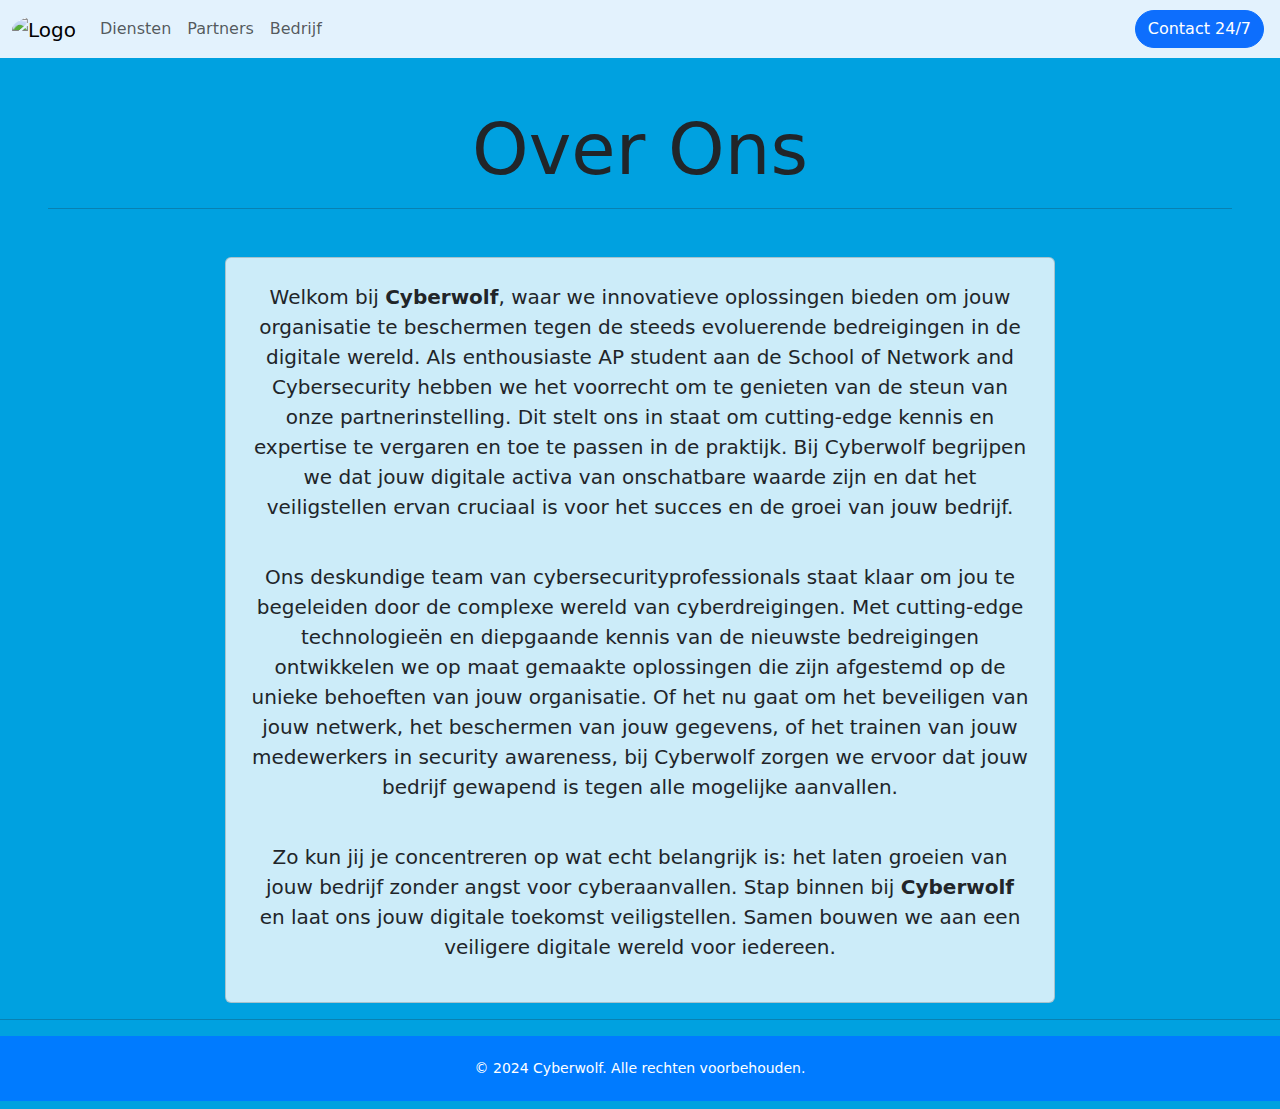
==== bedrijf.html @ 1bcc2e3f "Add files via upload" ====
<!DOCTYPE html>
<html lang="nl-BE">
<head>
    <meta charset="UTF-8">
    <meta name="viewport" content="width=device-width, initial-scale=1.0">
    <title>Homepagina</title>
    <link href="reset.css" rel="stylesheet">
    <link href="https://cdn.jsdelivr.net/npm/bootstrap@5.3.3/dist/css/bootstrap.min.css" rel="stylesheet" integrity="sha384-QWTKZyjpPEjISv5WaRU9OFeRpok6YctnYmDr5pNlyT2bRjXh0JMhjY6hW+ALEwIH" crossorigin="anonymous">
    <link rel="stylesheet" href="https://cdn.jsdelivr.net/npm/bootstrap-icons@1.11.3/font/bootstrap-icons.min.css">
    <link rel="stylesheet" href="./css/style.css">
</head>
<body class="achtergrond" style="background-color: #00a1e0;">
  
    <nav class="navbar navbar-expand-lg navbar-light" style="background-color: #e3f2fd;">
        <div class="container-fluid">
            <a class="navbar-brand" href="index.html">
                <img class="rounded-circle" src="assets/image/wolf.webp" width="50" height="50" alt="Logo">
            </a>
            <button class="navbar-toggler" type="button" data-bs-toggle="collapse" data-bs-target="#navbarSupportedContent" aria-controls="navbarSupportedContent" aria-expanded="false" aria-label="Toggle navigation">
                <span class="navbar-toggler-icon"></span>
            </button>
            <div class="collapse navbar-collapse" id="navbarSupportedContent">
                <ul class="navbar-nav me-auto mb-2 mb-lg-0">
                    <li class="nav-item">
                        <a class="nav-link" href="diensten.html">Diensten</a>
                    </li>
                    <li class="nav-item">
                        <a class="nav-link" href="partners.html">Partners</a>
                    </li>
                    <li class="nav-item">
                        <a class="nav-link" href="bedrijf.html">Bedrijf</a>
                    </li>
                </ul>
                <a href="contact.html">
                    <button class="btn btn-primary me-1 rounded-pill" type="button">Contact 24/7</button>
                </a>
            </div>
        </div>
    </nav>

    <header class="m-5 text-center">
        <h1 class="display-2">Over Ons</h1>
        <hr>
    </header>

    <div class="container text-center col-md-8">
        <div class="card p-4" style="background-color: rgba(255, 255, 255, 0.8);">
            <p class="fs-5">Welkom bij <strong>Cyberwolf</strong>, waar we innovatieve oplossingen bieden om jouw organisatie te beschermen tegen de steeds evoluerende bedreigingen in de digitale wereld. Als enthousiaste AP student aan de School of Network and Cybersecurity hebben we het voorrecht om te genieten van de steun van onze partnerinstelling. Dit stelt ons in staat om cutting-edge kennis en expertise te vergaren en toe te passen in de praktijk. Bij Cyberwolf begrijpen we dat jouw digitale activa van onschatbare waarde zijn en dat het veiligstellen ervan cruciaal is voor het succes en de groei van jouw bedrijf.</p>
            <p class="fs-5 mt-4">Ons deskundige team van cybersecurityprofessionals staat klaar om jou te begeleiden door de complexe wereld van cyberdreigingen. Met cutting-edge technologieën en diepgaande kennis van de nieuwste bedreigingen ontwikkelen we op maat gemaakte oplossingen die zijn afgestemd op de unieke behoeften van jouw organisatie. Of het nu gaat om het beveiligen van jouw netwerk, het beschermen van jouw gegevens, of het trainen van jouw medewerkers in security awareness, bij Cyberwolf zorgen we ervoor dat jouw bedrijf gewapend is tegen alle mogelijke aanvallen.</p>
            <p class="fs-5 mt-4">Zo kun jij je concentreren op wat echt belangrijk is: het laten groeien van jouw bedrijf zonder angst voor cyberaanvallen. Stap binnen bij <strong>Cyberwolf</strong> en laat ons jouw digitale toekomst veiligstellen. Samen bouwen we aan een veiligere digitale wereld voor iedereen.</p>
        </div>
    </div>

    <hr>

    <footer class="container-fluid text-center h6 small p-4" style="background-color: #007bff; color: #ffffff;">
        &copy; 2024 Cyberwolf. Alle rechten voorbehouden.
    </footer>

    <script src="https://cdn.jsdelivr.net/npm/bootstrap@5.3.3/dist/js/bootstrap.bundle.min.js" integrity="sha384-YvpcrYf0tY3lHB60NNkmXc5s9fDVZLESaAA55NDzOxhy9GkcIdslK1eN7N6jIeHz" crossorigin="anonymous"></script>
</body>
</html>
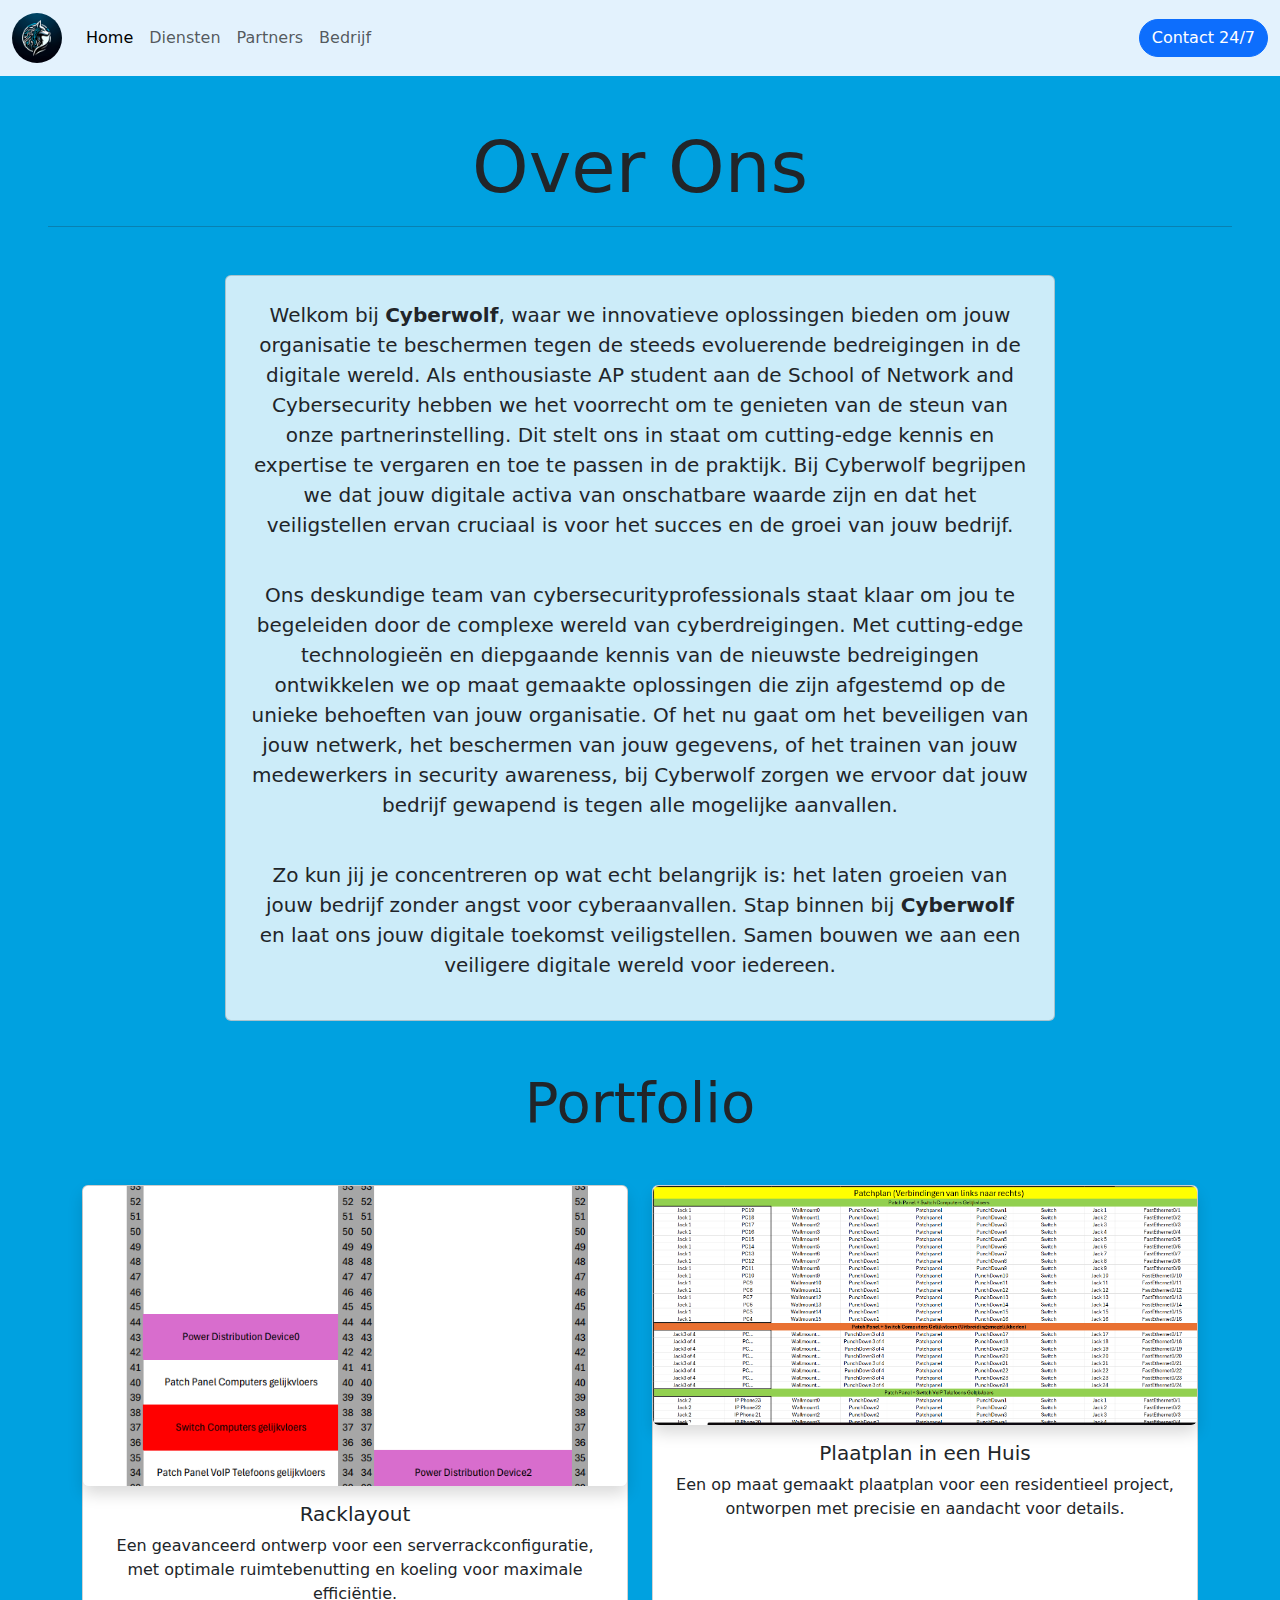
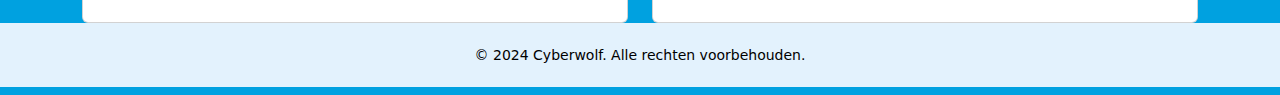
==== commit c4661a30: "Add files via upload" ====
--- a/bedrijf.html
+++ b/bedrijf.html
@@ -4,23 +4,24 @@
     <meta charset="UTF-8">
     <meta name="viewport" content="width=device-width, initial-scale=1.0">
     <title>Homepagina</title>
-    <link href="reset.css" rel="stylesheet">
     <link href="https://cdn.jsdelivr.net/npm/bootstrap@5.3.3/dist/css/bootstrap.min.css" rel="stylesheet" integrity="sha384-QWTKZyjpPEjISv5WaRU9OFeRpok6YctnYmDr5pNlyT2bRjXh0JMhjY6hW+ALEwIH" crossorigin="anonymous">
     <link rel="stylesheet" href="https://cdn.jsdelivr.net/npm/bootstrap-icons@1.11.3/font/bootstrap-icons.min.css">
     <link rel="stylesheet" href="./css/style.css">
 </head>
 <body class="achtergrond" style="background-color: #00a1e0;">
-  
-    <nav class="navbar navbar-expand-lg navbar-light" style="background-color: #e3f2fd;">
+    <nav class="navbar navbar-expand-lg navbar-light" style="background-color:#e3f2fd;">
         <div class="container-fluid">
             <a class="navbar-brand" href="index.html">
-                <img class="rounded-circle" src="assets/image/wolf.webp" width="50" height="50" alt="Logo">
+                <img class="rounded-circle" src="assets/image/wolf.webp" alt="Logo van Cyberwolf" width="50" height="50">
             </a>
-            <button class="navbar-toggler" type="button" data-bs-toggle="collapse" data-bs-target="#navbarSupportedContent" aria-controls="navbarSupportedContent" aria-expanded="false" aria-label="Toggle navigation">
+            <button class="navbar-toggler me-2" type="button" data-bs-toggle="collapse" data-bs-target="#navbarNav" aria-controls="navbarNav" aria-expanded="false" aria-label="Toggle navigation">
                 <span class="navbar-toggler-icon"></span>
             </button>
-            <div class="collapse navbar-collapse" id="navbarSupportedContent">
+            <div class="collapse navbar-collapse" id="navbarNav">
                 <ul class="navbar-nav me-auto mb-2 mb-lg-0">
+                    <li class="nav-item">
+                        <a class="nav-link active" aria-current="page" href="index.html">Home</a>
+                    </li>
                     <li class="nav-item">
                         <a class="nav-link" href="diensten.html">Diensten</a>
                     </li>
@@ -31,9 +32,7 @@
                         <a class="nav-link" href="bedrijf.html">Bedrijf</a>
                     </li>
                 </ul>
-                <a href="contact.html">
-                    <button class="btn btn-primary me-1 rounded-pill" type="button">Contact 24/7</button>
-                </a>
+                <a href="contact.html" class="btn btn-primary rounded-pill d-none d-lg-block ms-2">Contact 24/7</a>
             </div>
         </div>
     </nav>
@@ -50,13 +49,34 @@
             <p class="fs-5 mt-4">Zo kun jij je concentreren op wat echt belangrijk is: het laten groeien van jouw bedrijf zonder angst voor cyberaanvallen. Stap binnen bij <strong>Cyberwolf</strong> en laat ons jouw digitale toekomst veiligstellen. Samen bouwen we aan een veiligere digitale wereld voor iedereen.</p>
         </div>
     </div>
+    </div>
 
-    <hr>
+    <section id="portfolio" class="container text-center mt-5">
+        <h2 class="display-4">Portfolio</h2>
+        <div class="row row-cols-1 row-cols-md-2 g-4 mt-4">
+            <div class="col">
+                <div class="card h-100">
+                    <img src="assets/image/rack.png" class="card-img-top img-fluid rounded shadow" alt="Racklayout" style="max-height: 300px; object-fit: cover;">
+                    <div class="card-body">
+                        <h5 class="card-title">Racklayout</h5>
+                        <p class="card-text">Een geavanceerd ontwerp voor een serverrackconfiguratie, met optimale ruimtebenutting en koeling voor maximale efficiëntie.</p>
+                    </div>
+                </div>
+            </div>
+            <div class="col">
+                <div class="card h-100">
+                    <img src="assets/image/wqa.png" class="card-img-top img-fluid rounded shadow" alt="Plaatplan in een huis">
+                    <div class="card-body">
+                        <h5 class="card-title">Plaatplan in een Huis</h5>
+                        <p class="card-text">Een op maat gemaakt plaatplan voor een residentieel project, ontworpen met precisie en aandacht voor details.</p>
+                    </div>
+                </div>
+            </div>
+        </div>
+    </section>
 
-    <footer class="container-fluid text-center h6 small p-4" style="background-color: #007bff; color: #ffffff;">
+    <footer class="container-fluid text-center h6 small p-4" style="background-color: #e3f2fd; color: #000000;">
         &copy; 2024 Cyberwolf. Alle rechten voorbehouden.
     </footer>
-
-    <script src="https://cdn.jsdelivr.net/npm/bootstrap@5.3.3/dist/js/bootstrap.bundle.min.js" integrity="sha384-YvpcrYf0tY3lHB60NNkmXc5s9fDVZLESaAA55NDzOxhy9GkcIdslK1eN7N6jIeHz" crossorigin="anonymous"></script>
 </body>
-</html>+</html>
--- a/css/style.css
+++ b/css/style.css
@@ -0,0 +1,10 @@
+.achtergrond {
+    background-color: #0099DD;
+       
+}
+
+.navbarkleur {
+    background-color: white;
+
+}
+
